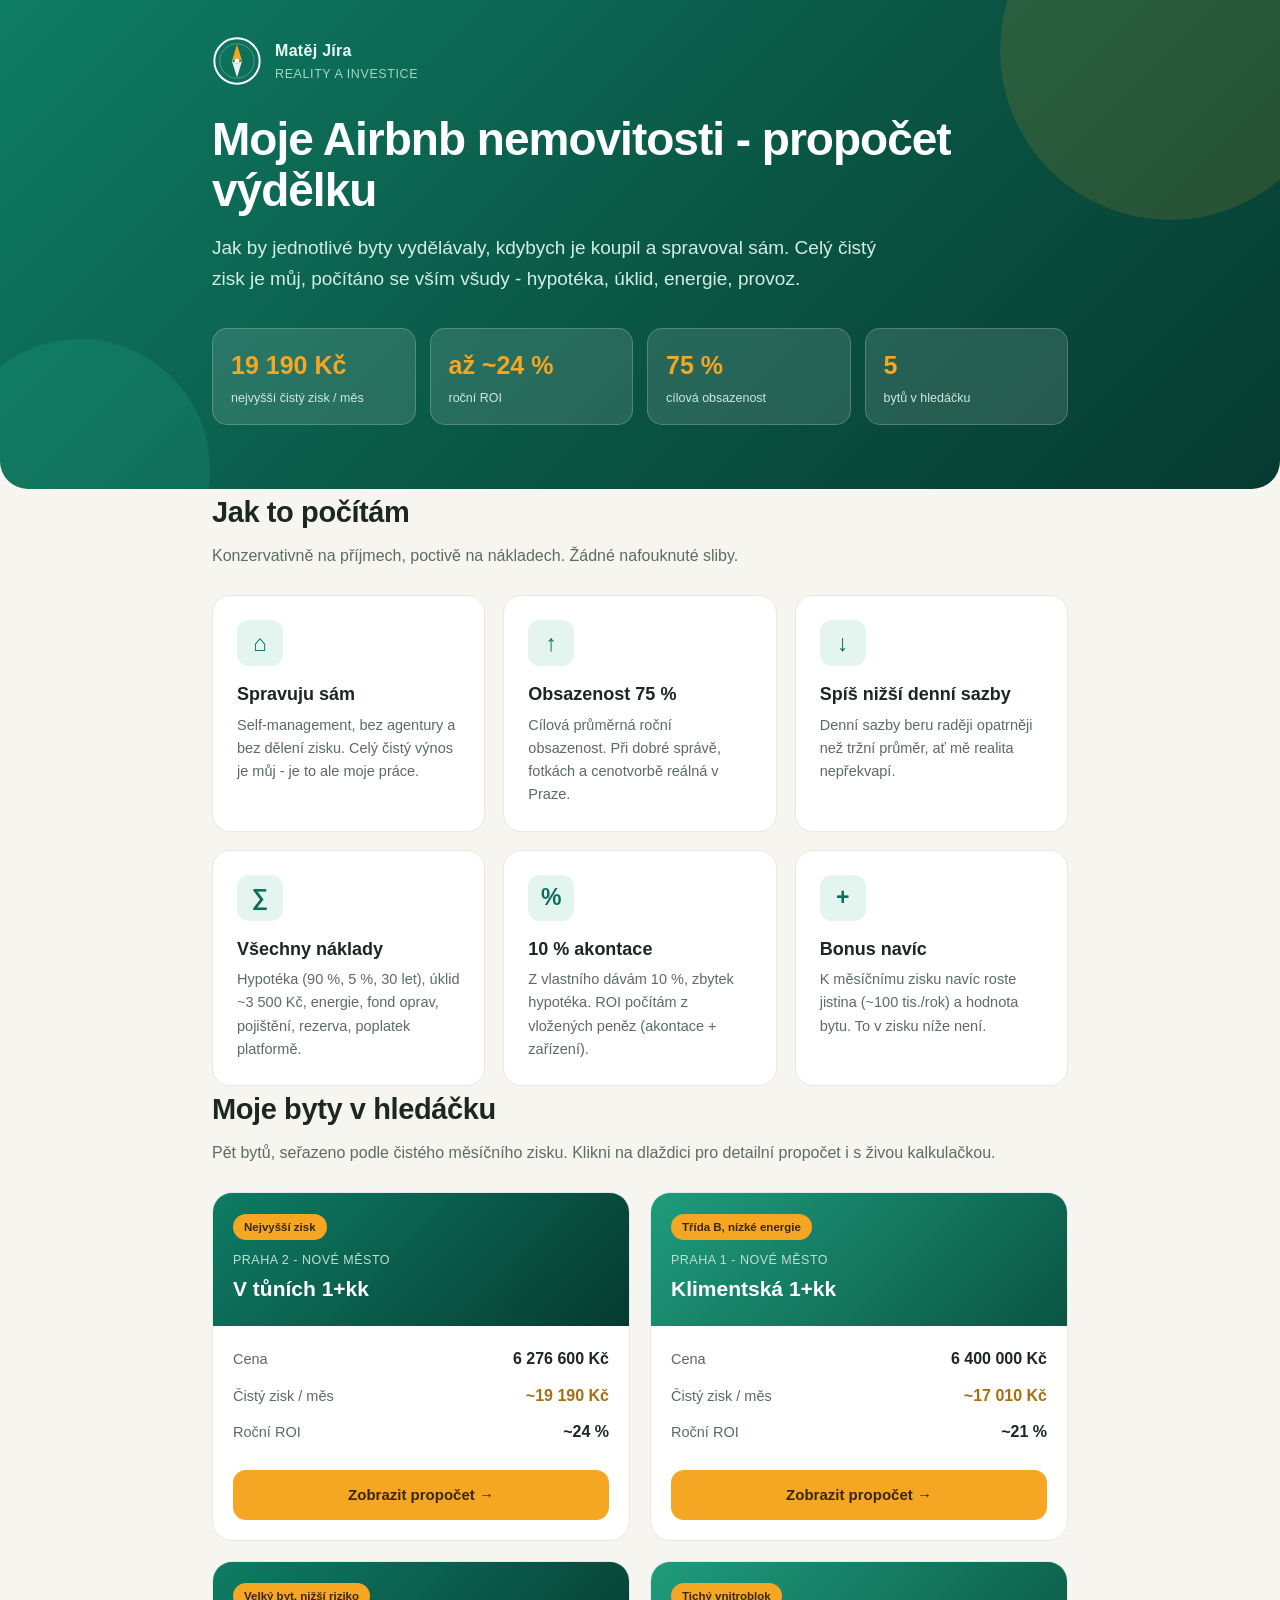
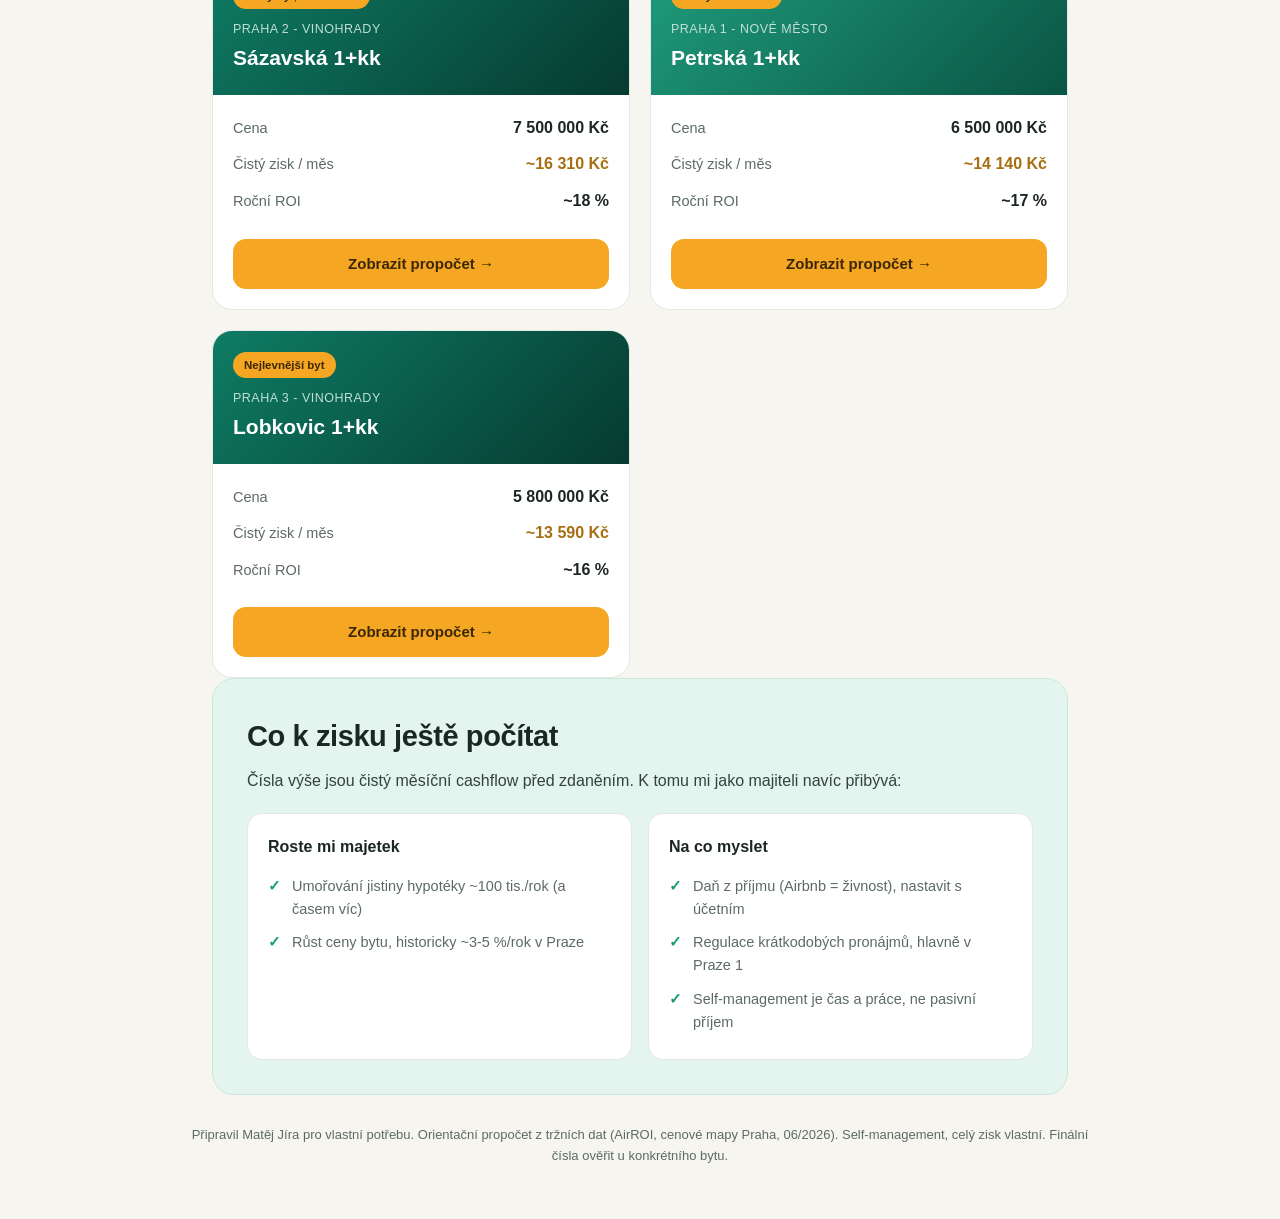
==== index.html @ 8a6e7464 "Osobni propocet vynosu: 5 bytu, self-management, obsazenost 75%" ====
<!DOCTYPE html>
<html lang="cs">
<head>
<meta charset="UTF-8">
<meta name="viewport" content="width=device-width, initial-scale=1.0">
<title>Moje Airbnb nemovitosti - propočet výdělku</title>
<link rel="stylesheet" href="style.css">
</head>
<body>

<header class="hero">
  <div class="wrap">
    <div class="topbar">
      <svg class="logo" viewBox="0 0 64 64" fill="none" aria-label="logo">
        <circle cx="32" cy="32" r="29" stroke="#ffffff" stroke-width="2.5"/>
        <circle cx="32" cy="32" r="22" stroke="rgba(255,255,255,.35)" stroke-width="1"/>
        <g class="needle">
          <polygon points="32,11 38.5,32 32,28.5 25.5,32" fill="#f5a623"/>
          <polygon points="32,53 25.5,32 32,35.5 38.5,32" fill="#ffffff" opacity="0.9"/>
        </g>
        <circle cx="32" cy="32" r="3.2" fill="#ffffff"/>
      </svg>
      <div class="brand">Matěj Jíra<span>Reality a investice</span></div>
    </div>
    <h1>Moje Airbnb nemovitosti - propočet výdělku</h1>
    <p class="lead">Jak by jednotlivé byty vydělávaly, kdybych je koupil a spravoval sám. Celý čistý zisk je můj, počítáno se vším všudy - hypotéka, úklid, energie, provoz.</p>
    <div class="chips">
      <div class="chip"><div class="n" data-count="19190" data-suffix=" Kč">~19 190 Kč</div><div class="l">nejvyšší čistý zisk / měs</div></div>
      <div class="chip"><div class="n">až ~24 %</div><div class="l">roční ROI</div></div>
      <div class="chip"><div class="n">75 %</div><div class="l">cílová obsazenost</div></div>
      <div class="chip"><div class="n">5</div><div class="l">bytů v hledáčku</div></div>
    </div>
  </div>
  <div class="blob a"></div><div class="blob b"></div>
</header>

<section class="wrap reveal">
  <h2>Jak to počítám</h2>
  <p class="sub">Konzervativně na příjmech, poctivě na nákladech. Žádné nafouknuté sliby.</p>
  <div class="grid">
    <div class="card hover"><div class="ic">⌂</div><h3>Spravuju sám</h3><p>Self-management, bez agentury a bez dělení zisku. Celý čistý výnos je můj - je to ale moje práce.</p></div>
    <div class="card hover"><div class="ic">↑</div><h3>Obsazenost 75 %</h3><p>Cílová průměrná roční obsazenost. Při dobré správě, fotkách a cenotvorbě reálná v Praze.</p></div>
    <div class="card hover"><div class="ic">↓</div><h3>Spíš nižší denní sazby</h3><p>Denní sazby beru raději opatrněji než tržní průměr, ať mě realita nepřekvapí.</p></div>
    <div class="card hover"><div class="ic">∑</div><h3>Všechny náklady</h3><p>Hypotéka (90 %, 5 %, 30 let), úklid ~3 500 Kč, energie, fond oprav, pojištění, rezerva, poplatek platformě.</p></div>
    <div class="card hover"><div class="ic">%</div><h3>10 % akontace</h3><p>Z vlastního dávám 10 %, zbytek hypotéka. ROI počítám z vložených peněz (akontace + zařízení).</p></div>
    <div class="card hover"><div class="ic">+</div><h3>Bonus navíc</h3><p>K měsíčnímu zisku navíc roste jistina (~100 tis./rok) a hodnota bytu. To v zisku níže není.</p></div>
  </div>
</section>

<section class="wrap reveal">
  <h2>Moje byty v hledáčku</h2>
  <p class="sub">Pět bytů, seřazeno podle čistého měsíčního zisku. Klikni na dlaždici pro detailní propočet i s živou kalkulačkou.</p>
  <div class="tiles">
    <a class="tile" href="vtunich.html">
      <div class="band"><span class="tag">Nejvyšší zisk</span><div class="loc">Praha 2 - Nové Město</div><div class="nm">V tůních 1+kk</div></div>
      <div class="body">
        <div class="stat"><span>Cena</span><b>6 276 600 Kč</b></div>
        <div class="stat"><span>Čistý zisk / měs</span><b class="amber">~19 190 Kč</b></div>
        <div class="stat"><span>Roční ROI</span><b>~24 %</b></div>
        <div class="go">Zobrazit propočet →</div>
      </div>
    </a>
    <a class="tile amber" href="klimentska.html">
      <div class="band"><span class="tag">Třída B, nízké energie</span><div class="loc">Praha 1 - Nové Město</div><div class="nm">Klimentská 1+kk</div></div>
      <div class="body">
        <div class="stat"><span>Cena</span><b>6 400 000 Kč</b></div>
        <div class="stat"><span>Čistý zisk / měs</span><b class="amber">~17 010 Kč</b></div>
        <div class="stat"><span>Roční ROI</span><b>~21 %</b></div>
        <div class="go">Zobrazit propočet →</div>
      </div>
    </a>
    <a class="tile" href="sazavska.html">
      <div class="band"><span class="tag">Velký byt, nižší riziko</span><div class="loc">Praha 2 - Vinohrady</div><div class="nm">Sázavská 1+kk</div></div>
      <div class="body">
        <div class="stat"><span>Cena</span><b>7 500 000 Kč</b></div>
        <div class="stat"><span>Čistý zisk / měs</span><b class="amber">~16 310 Kč</b></div>
        <div class="stat"><span>Roční ROI</span><b>~18 %</b></div>
        <div class="go">Zobrazit propočet →</div>
      </div>
    </a>
    <a class="tile amber" href="petrska.html">
      <div class="band"><span class="tag">Tichý vnitroblok</span><div class="loc">Praha 1 - Nové Město</div><div class="nm">Petrská 1+kk</div></div>
      <div class="body">
        <div class="stat"><span>Cena</span><b>6 500 000 Kč</b></div>
        <div class="stat"><span>Čistý zisk / měs</span><b class="amber">~14 140 Kč</b></div>
        <div class="stat"><span>Roční ROI</span><b>~17 %</b></div>
        <div class="go">Zobrazit propočet →</div>
      </div>
    </a>
    <a class="tile" href="lobkovic.html">
      <div class="band"><span class="tag">Nejlevnější byt</span><div class="loc">Praha 3 - Vinohrady</div><div class="nm">Lobkovic 1+kk</div></div>
      <div class="body">
        <div class="stat"><span>Cena</span><b>5 800 000 Kč</b></div>
        <div class="stat"><span>Čistý zisk / měs</span><b class="amber">~13 590 Kč</b></div>
        <div class="stat"><span>Roční ROI</span><b>~16 %</b></div>
        <div class="go">Zobrazit propočet →</div>
      </div>
    </a>
  </div>
</section>

<section class="wrap reveal">
  <div class="fair">
    <h2>Co k zisku ještě počítat</h2>
    <p style="font-size:16px;color:#33433c;margin-top:8px">Čísla výše jsou čistý měsíční cashflow před zdaněním. K tomu mi jako majiteli navíc přibývá:</p>
    <div class="split">
      <div class="who"><h4>Roste mi majetek</h4><li>Umořování jistiny hypotéky ~100 tis./rok (a časem víc)</li><li>Růst ceny bytu, historicky ~3-5 %/rok v Praze</li></div>
      <div class="who"><h4>Na co myslet</h4><li>Daň z příjmu (Airbnb = živnost), nastavit s účetním</li><li>Regulace krátkodobých pronájmů, hlavně v Praze 1</li><li>Self-management je čas a práce, ne pasivní příjem</li></div>
    </div>
  </div>
</section>

<div class="foot wrap">Připravil Matěj Jíra pro vlastní potřebu. Orientační propočet z tržních dat (AirROI, cenové mapy Praha, 06/2026). Self-management, celý zisk vlastní. Finální čísla ověřit u konkrétního bytu.</div>

<script src="app.js"></script>
</body>
</html>
---- style.css ----
:root{
  --teal:#0d6e5a; --teal-dark:#094d3f; --teal-deep:#063a30; --mint:#e3f5ee;
  --amber:#f5a623; --amber-dark:#a76f12; --coral:#ff6b4a;
  --cream:#f7f5ef; --card:#ffffff; --ink:#1c2723; --muted:#5c6b64; --line:#e4e9e5;
  --good:#159b6e; --radius:18px;
}
*{box-sizing:border-box;margin:0;padding:0}
body{font-family:-apple-system,BlinkMacSystemFont,"Segoe UI",Roboto,Helvetica,Arial,sans-serif;
  background:var(--cream);color:var(--ink);line-height:1.6;-webkit-font-smoothing:antialiased;overflow-x:hidden}
a{color:inherit}
.wrap{max-width:900px;margin:0 auto;padding:0 22px}
section{padding:54px 0}
h1{font-size:46px;font-weight:800;line-height:1.1;letter-spacing:-1px}
h2{font-size:29px;font-weight:800;margin-bottom:8px;letter-spacing:-0.4px}
h3{font-size:18px;font-weight:700}
p.lead{font-size:19px;color:#d3eee4;margin-top:18px;max-width:680px}
.sub{color:var(--muted);margin-bottom:26px;font-size:16px}

.hero{position:relative;background:linear-gradient(135deg,#0e7c64 0%,#0a5544 55%,#063a30 100%);
  color:#fff;padding:30px 0 64px;border-radius:0 0 28px 28px;overflow:hidden}
.hero.compact{padding:26px 0 46px}
.hero h1{color:#fff;max-width:780px}
.hero.compact h1{font-size:34px}
.blob{position:absolute;border-radius:50%;opacity:.13;pointer-events:none}
.blob.a{width:340px;height:340px;background:var(--amber);top:-120px;right:-60px;animation:float1 11s ease-in-out infinite}
.blob.b{width:260px;height:260px;background:#39d9a9;bottom:-110px;left:-50px;animation:float2 13s ease-in-out infinite}
@keyframes float1{0%,100%{transform:translate(0,0)}50%{transform:translate(-26px,26px)}}
@keyframes float2{0%,100%{transform:translate(0,0)}50%{transform:translate(22px,-22px)}}

.topbar{display:flex;align-items:center;gap:13px;padding:6px 0 28px;position:relative;z-index:2}
.logo{width:50px;height:50px;flex:0 0 50px}
.logo .needle{transform-origin:32px 32px;animation:swing 6s ease-in-out infinite}
@keyframes swing{0%,100%{transform:rotate(-13deg)}50%{transform:rotate(13deg)}}
.brand{font-weight:700;font-size:16px;color:#eafff7;letter-spacing:.3px}
.brand span{display:block;font-weight:400;font-size:12.5px;color:#9fd8c6;letter-spacing:.6px;text-transform:uppercase}
.backlink{margin-left:auto;color:#cfe9df;text-decoration:none;font-size:14px;font-weight:600}
.backlink:hover{color:#fff}
.hparams{position:relative;z-index:2;color:#cfe9df;font-size:15px;margin-top:14px}

.chips{display:flex;gap:14px;flex-wrap:wrap;margin-top:34px;position:relative;z-index:2}
.chip{background:rgba(255,255,255,.12);border:1px solid rgba(255,255,255,.2);border-radius:15px;padding:16px 18px;flex:1;min-width:140px}
.chip .n{font-size:25px;font-weight:800;color:var(--amber)}
.chip .l{font-size:12.5px;color:#cfe9df;margin-top:3px}

.reveal{opacity:0;transform:translateY(22px);transition:opacity .6s ease,transform .6s ease}
.reveal.in{opacity:1;transform:none}

.grid{display:grid;gap:18px;grid-template-columns:repeat(3,1fr)}
.card{background:var(--card);border:1px solid var(--line);border-radius:var(--radius);padding:24px;transition:transform .2s ease,box-shadow .2s ease}
.card.hover:hover{transform:translateY(-4px);box-shadow:0 14px 30px rgba(13,110,90,.1)}
.card .ic{width:46px;height:46px;border-radius:12px;background:var(--mint);color:var(--teal);display:flex;align-items:center;justify-content:center;font-size:23px;font-weight:800;margin-bottom:14px}
.card p{font-size:14.5px;color:var(--muted);margin-top:5px}

.tiles{display:grid;grid-template-columns:1fr 1fr;gap:20px;margin-top:6px}
.tile{display:flex;flex-direction:column;background:var(--card);border:1px solid var(--line);border-radius:20px;overflow:hidden;text-decoration:none;color:inherit;transition:transform .2s,box-shadow .2s}
.tile:hover{transform:translateY(-6px);box-shadow:0 18px 38px rgba(13,110,90,.14)}
.tile .band{background:linear-gradient(135deg,#0e7c64,#063a30);color:#fff;padding:20px;position:relative}
.tile.amber .band{background:linear-gradient(135deg,#1f9c7c,#0a5544)}
.tile .tag{display:inline-block;background:var(--amber);color:#3a2705;font-size:11.5px;font-weight:800;padding:4px 11px;border-radius:20px;margin-bottom:10px}
.tile .loc{font-size:12.5px;color:#bfe0d4;text-transform:uppercase;letter-spacing:.5px}
.tile .nm{font-size:21px;font-weight:800;margin-top:2px}
.tile .body{padding:20px;flex:1;display:flex;flex-direction:column;gap:11px}
.tile .stat{display:flex;justify-content:space-between;align-items:baseline;font-size:14.5px;color:var(--muted)}
.tile .stat b{font-size:16px;font-weight:800;color:var(--ink)}
.tile .stat b.amber{color:var(--amber-dark)}
.tile .go{margin-top:14px;display:inline-flex;align-items:center;justify-content:center;gap:8px;background:var(--amber);color:#3a2705;font-weight:800;font-size:15px;padding:13px;border-radius:13px;transition:background .15s}
.tile:hover .go{background:#ffb733}

.step{display:flex;gap:18px;align-items:flex-start;padding:18px 0;border-bottom:1px solid var(--line)}
.step:last-child{border-bottom:0}
.step .num{flex:0 0 42px;height:42px;width:42px;border-radius:50%;background:var(--teal);color:#fff;display:flex;align-items:center;justify-content:center;font-weight:800;font-size:18px}
.step p{color:var(--muted);font-size:15px;margin-top:2px}

.btn{display:inline-flex;align-items:center;gap:9px;background:var(--amber);color:#3a2705;text-decoration:none;font-weight:700;font-size:15.5px;padding:14px 24px;border-radius:13px;margin-bottom:24px;transition:transform .15s ease,background .15s ease}
.btn:hover{transform:translateY(-2px);background:#ffb733}

table{width:100%;border-collapse:collapse;font-size:15px}
td{text-align:left;padding:11px 8px;border-bottom:1px solid var(--line)}
td.r{text-align:right;font-variant-numeric:tabular-nums}
tr.total td{border-top:2px solid var(--teal);border-bottom:0;font-weight:800;font-size:16px}
.mlabel{font-weight:700;color:var(--teal);vertical-align:top;width:34%}

.scen{display:grid;grid-template-columns:repeat(3,1fr);gap:16px;margin-top:6px}
.scen .s{border:1px solid var(--line);border-radius:15px;padding:20px;background:var(--card);text-align:center}
.scen .s.mid{border:2px solid var(--amber);background:#fff8ec}
.scen .s .label{font-size:12.5px;color:var(--muted);text-transform:uppercase;letter-spacing:.5px;font-weight:600}
.scen .s .big{font-size:30px;font-weight:800;color:var(--teal);margin:8px 0 2px}
.scen .s.mid .big{color:var(--amber-dark)}
.scen .s .small{font-size:12.5px;color:var(--muted)}

.calc{background:linear-gradient(150deg,#0c5e4d,#073a30);color:#fff;border-radius:22px;padding:34px}
.calc h3{color:#fff;font-size:21px}
.calc .row{display:flex;align-items:center;gap:14px;margin:17px 0}
.calc .row label{flex:0 0 160px;font-size:15px;color:#cfe9df}
.calc input[type=range]{flex:1;accent-color:var(--amber);height:6px}
.calc .val{flex:0 0 116px;text-align:right;font-weight:800;font-size:16px;font-variant-numeric:tabular-nums}
.calc .out{display:grid;grid-template-columns:repeat(2,1fr);gap:13px;margin-top:24px}
.calc .o{background:rgba(255,255,255,.09);border:1px solid rgba(255,255,255,.16);border-radius:14px;padding:15px 18px}
.calc .o .k{font-size:12.5px;color:#bfe0d4}
.calc .o .v{font-size:24px;font-weight:800;margin-top:3px}
.calc .o.hl{background:var(--amber);border-color:var(--amber)}
.calc .o.hl .k{color:#5e4205}
.calc .o.hl .v{color:#3a2705}
.calc .note{font-size:12.5px;color:#9fd0bf;margin-top:18px;line-height:1.5}

.pf{display:grid;grid-template-columns:repeat(3,1fr);gap:16px;margin-top:6px}
.pf .b{background:var(--card);border:1px solid var(--line);border-radius:15px;padding:22px;text-align:center}
.pf .b .top{font-size:14px;color:var(--muted);font-weight:600}
.pf .b .bars{display:flex;justify-content:center;align-items:flex-end;gap:6px;height:66px;margin:14px 0}
.pf .b .bar{width:17px;background:var(--teal);border-radius:5px 5px 0 0;height:0;transition:height 1s cubic-bezier(.2,.8,.2,1)}
.pf .b:nth-child(2) .bar{background:#13916f}
.pf .b:nth-child(3) .bar{background:var(--amber)}
.pf .b .amt{font-size:22px;font-weight:800;color:var(--teal)}
.pf .b .yr{font-size:12.5px;color:var(--muted)}

.fair{background:var(--mint);border-radius:22px;padding:34px;border:1px solid #c9e9dc}
.quote{font-size:21px;font-weight:700;color:var(--teal-dark);line-height:1.45;margin-top:8px}
.split{display:grid;grid-template-columns:1fr 1fr;gap:16px;margin-top:20px}
.split .who{background:var(--card);border:1px solid var(--line);border-radius:15px;padding:20px}
.split .who h4{font-size:16px;margin-bottom:10px}
.split .who li{list-style:none;font-size:14.5px;color:var(--muted);padding:5px 0 5px 24px;position:relative}
.split .who li:before{content:"✓";position:absolute;left:0;color:var(--good);font-weight:800}

.cta{background:linear-gradient(135deg,#0e7c64,#063a30);color:#fff;border-radius:22px;padding:50px;text-align:center}
.cta h2{color:#fff}
.cta p{color:#cfe9df;margin:10px 0 0;font-size:17px}
.pulse{display:inline-block;margin-top:24px;background:var(--amber);color:#3a2705;font-weight:800;font-size:16px;padding:15px 30px;border-radius:14px;text-decoration:none;animation:pulse 2.4s ease-in-out infinite}
@keyframes pulse{0%,100%{box-shadow:0 0 0 0 rgba(245,166,35,.5)}50%{box-shadow:0 0 0 14px rgba(245,166,35,0)}}

.foot{text-align:center;color:var(--muted);font-size:13px;padding:30px 0 52px}
@media(max-width:720px){
  h1{font-size:32px} h2{font-size:24px} .hero.compact h1{font-size:27px}
  .grid,.scen,.pf,.split,.calc .out,.tiles{grid-template-columns:1fr}
  .calc .row label{flex-basis:115px}.calc .val{flex-basis:88px}
}
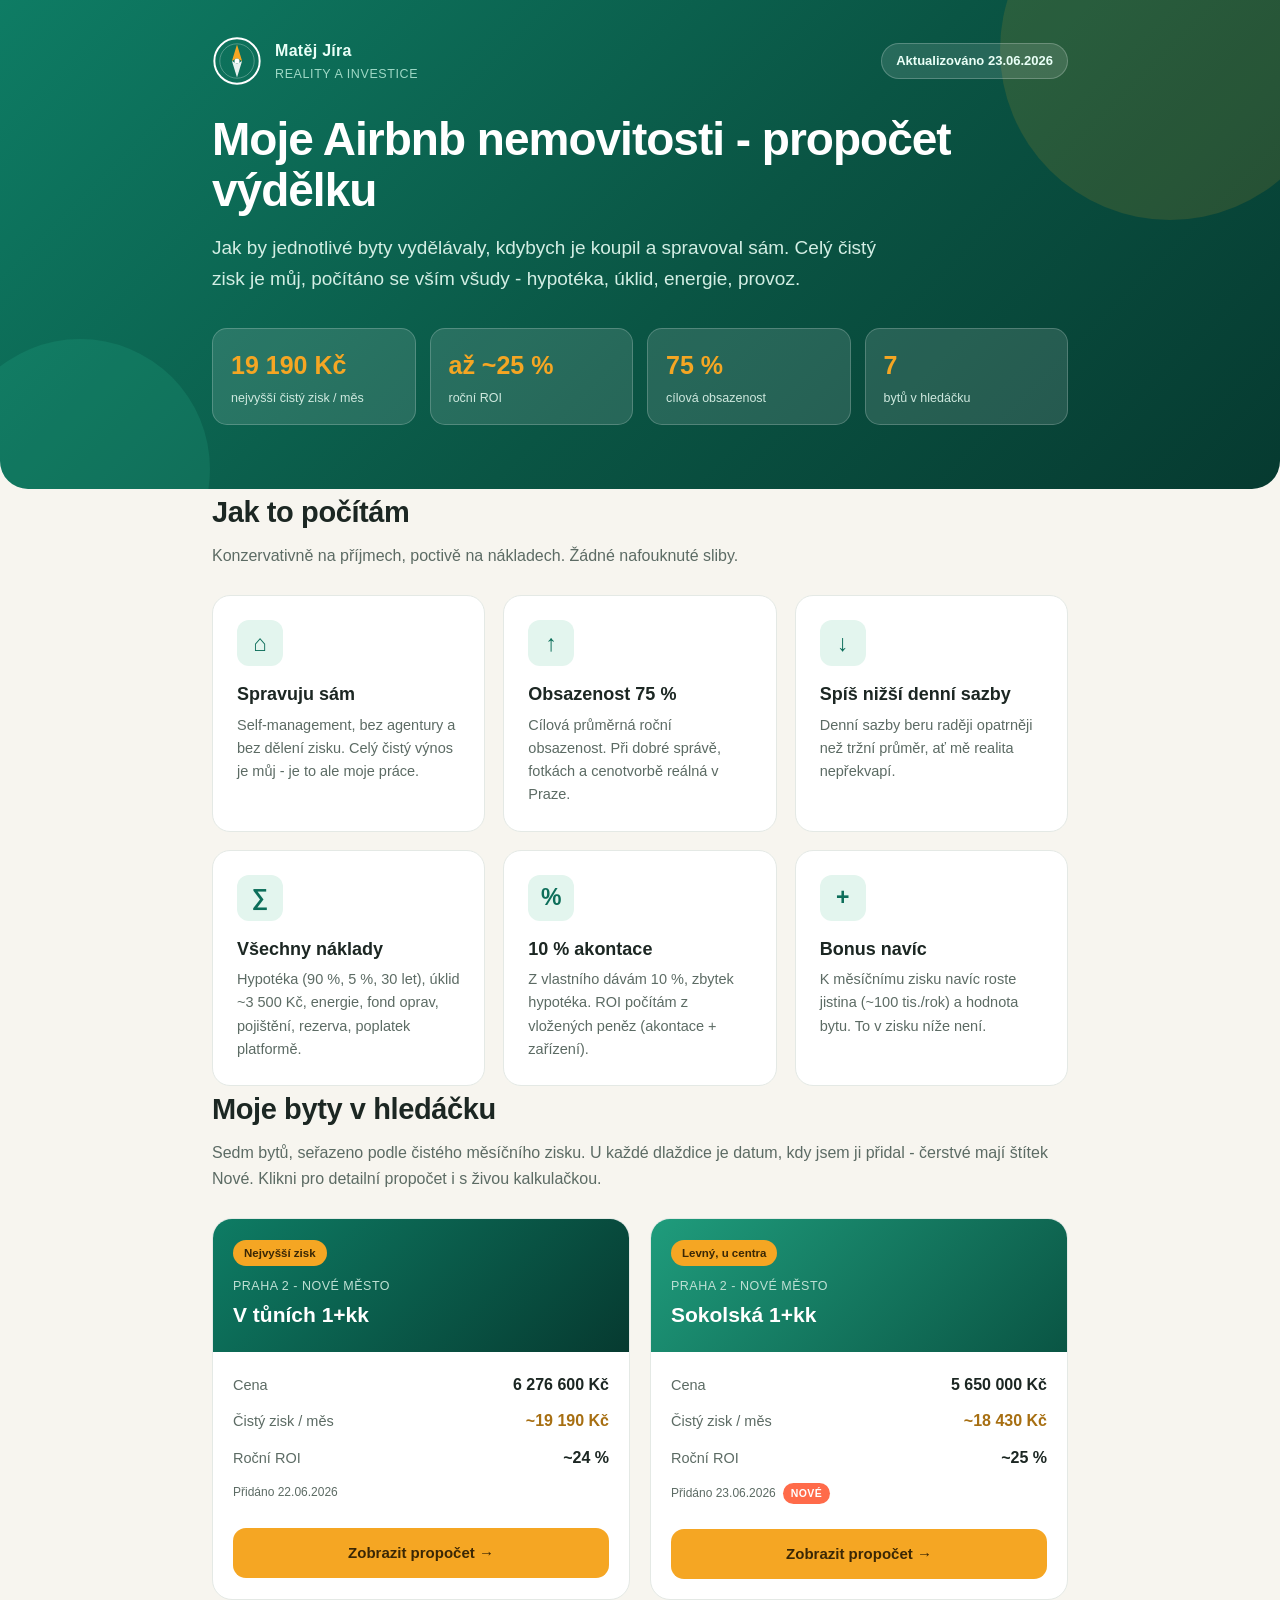
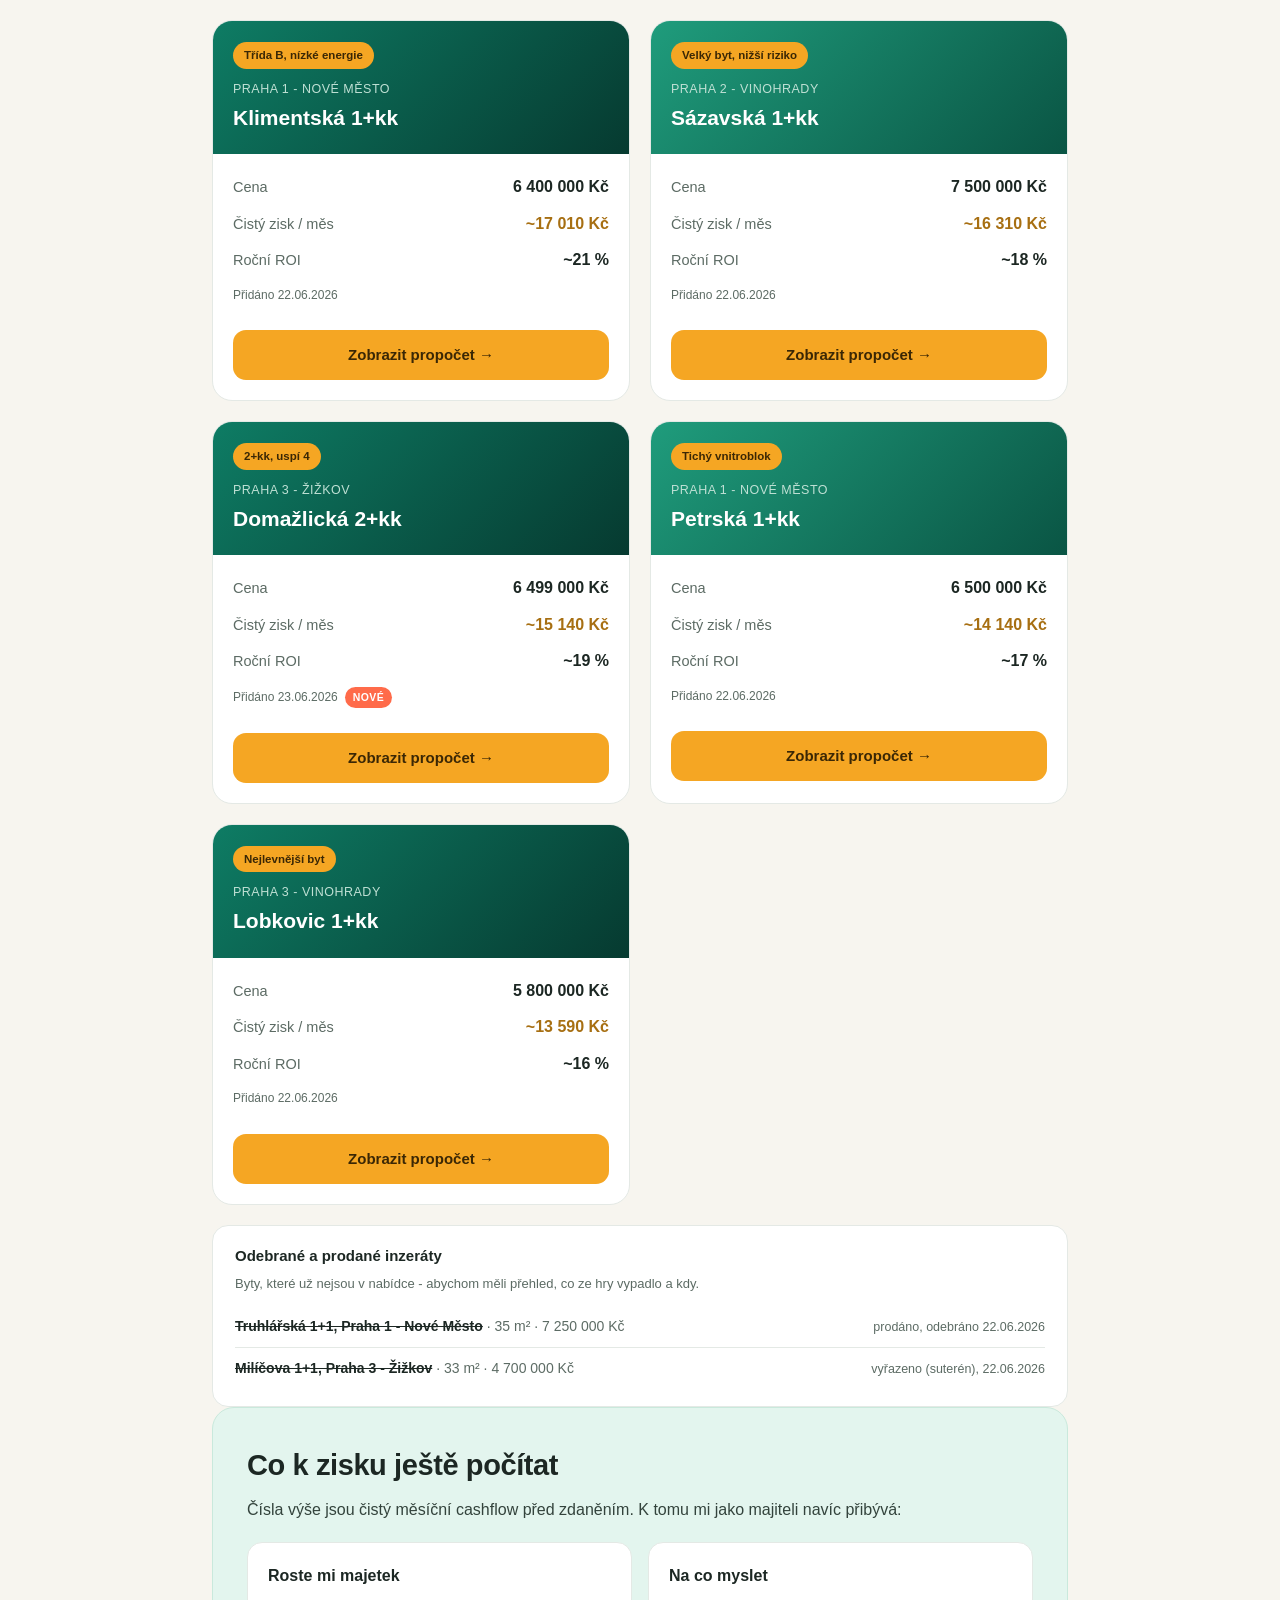
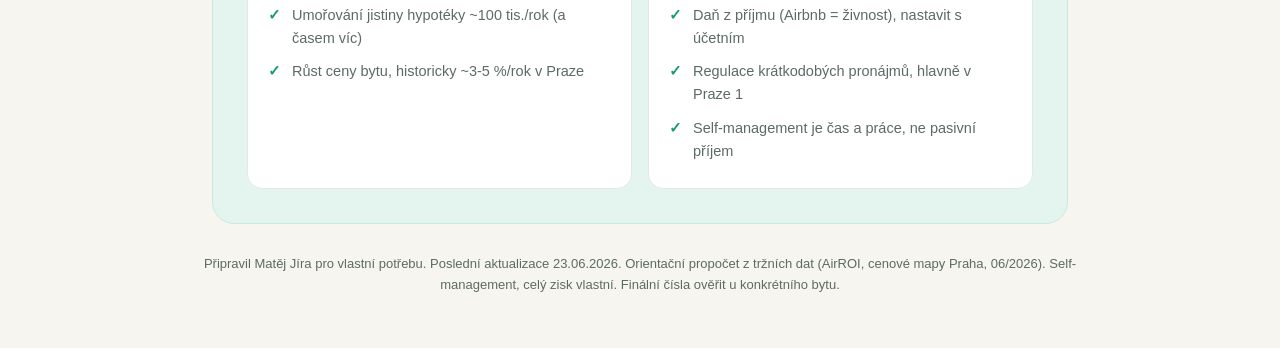
==== commit 0ab233f0: "Trh 23.06.: +Sokolska +Domazlicka (nove), datum aktualizace a data u dlazdic, sekce odebranych" ====
--- a/index.html
+++ b/index.html
@@ -21,14 +21,15 @@
         <circle cx="32" cy="32" r="3.2" fill="#ffffff"/>
       </svg>
       <div class="brand">Matěj Jíra<span>Reality a investice</span></div>
+      <span class="updated">Aktualizováno 23.06.2026</span>
     </div>
     <h1>Moje Airbnb nemovitosti - propočet výdělku</h1>
     <p class="lead">Jak by jednotlivé byty vydělávaly, kdybych je koupil a spravoval sám. Celý čistý zisk je můj, počítáno se vším všudy - hypotéka, úklid, energie, provoz.</p>
     <div class="chips">
       <div class="chip"><div class="n" data-count="19190" data-suffix=" Kč">~19 190 Kč</div><div class="l">nejvyšší čistý zisk / měs</div></div>
-      <div class="chip"><div class="n">až ~24 %</div><div class="l">roční ROI</div></div>
+      <div class="chip"><div class="n">až ~25 %</div><div class="l">roční ROI</div></div>
       <div class="chip"><div class="n">75 %</div><div class="l">cílová obsazenost</div></div>
-      <div class="chip"><div class="n">5</div><div class="l">bytů v hledáčku</div></div>
+      <div class="chip"><div class="n">7</div><div class="l">bytů v hledáčku</div></div>
     </div>
   </div>
   <div class="blob a"></div><div class="blob b"></div>
@@ -49,7 +50,7 @@
 
 <section class="wrap reveal">
   <h2>Moje byty v hledáčku</h2>
-  <p class="sub">Pět bytů, seřazeno podle čistého měsíčního zisku. Klikni na dlaždici pro detailní propočet i s živou kalkulačkou.</p>
+  <p class="sub">Sedm bytů, seřazeno podle čistého měsíčního zisku. U každé dlaždice je datum, kdy jsem ji přidal - čerstvé mají štítek Nové. Klikni pro detailní propočet i s živou kalkulačkou.</p>
   <div class="tiles">
     <a class="tile" href="vtunich.html">
       <div class="band"><span class="tag">Nejvyšší zisk</span><div class="loc">Praha 2 - Nové Město</div><div class="nm">V tůních 1+kk</div></div>
@@ -57,24 +58,47 @@
         <div class="stat"><span>Cena</span><b>6 276 600 Kč</b></div>
         <div class="stat"><span>Čistý zisk / měs</span><b class="amber">~19 190 Kč</b></div>
         <div class="stat"><span>Roční ROI</span><b>~24 %</b></div>
+        <div class="date">Přidáno 22.06.2026</div>
         <div class="go">Zobrazit propočet →</div>
       </div>
     </a>
-    <a class="tile amber" href="klimentska.html">
+    <a class="tile amber" href="sokolska.html">
+      <div class="band"><span class="tag">Levný, u centra</span><div class="loc">Praha 2 - Nové Město</div><div class="nm">Sokolská 1+kk</div></div>
+      <div class="body">
+        <div class="stat"><span>Cena</span><b>5 650 000 Kč</b></div>
+        <div class="stat"><span>Čistý zisk / měs</span><b class="amber">~18 430 Kč</b></div>
+        <div class="stat"><span>Roční ROI</span><b>~25 %</b></div>
+        <div class="date">Přidáno 23.06.2026 <span class="badge-new">Nové</span></div>
+        <div class="go">Zobrazit propočet →</div>
+      </div>
+    </a>
+    <a class="tile" href="klimentska.html">
       <div class="band"><span class="tag">Třída B, nízké energie</span><div class="loc">Praha 1 - Nové Město</div><div class="nm">Klimentská 1+kk</div></div>
       <div class="body">
         <div class="stat"><span>Cena</span><b>6 400 000 Kč</b></div>
         <div class="stat"><span>Čistý zisk / měs</span><b class="amber">~17 010 Kč</b></div>
         <div class="stat"><span>Roční ROI</span><b>~21 %</b></div>
+        <div class="date">Přidáno 22.06.2026</div>
         <div class="go">Zobrazit propočet →</div>
       </div>
     </a>
-    <a class="tile" href="sazavska.html">
+    <a class="tile amber" href="sazavska.html">
       <div class="band"><span class="tag">Velký byt, nižší riziko</span><div class="loc">Praha 2 - Vinohrady</div><div class="nm">Sázavská 1+kk</div></div>
       <div class="body">
         <div class="stat"><span>Cena</span><b>7 500 000 Kč</b></div>
         <div class="stat"><span>Čistý zisk / měs</span><b class="amber">~16 310 Kč</b></div>
         <div class="stat"><span>Roční ROI</span><b>~18 %</b></div>
+        <div class="date">Přidáno 22.06.2026</div>
+        <div class="go">Zobrazit propočet →</div>
+      </div>
+    </a>
+    <a class="tile" href="domazlicka.html">
+      <div class="band"><span class="tag">2+kk, uspí 4</span><div class="loc">Praha 3 - Žižkov</div><div class="nm">Domažlická 2+kk</div></div>
+      <div class="body">
+        <div class="stat"><span>Cena</span><b>6 499 000 Kč</b></div>
+        <div class="stat"><span>Čistý zisk / měs</span><b class="amber">~15 140 Kč</b></div>
+        <div class="stat"><span>Roční ROI</span><b>~19 %</b></div>
+        <div class="date">Přidáno 23.06.2026 <span class="badge-new">Nové</span></div>
         <div class="go">Zobrazit propočet →</div>
       </div>
     </a>
@@ -84,6 +108,7 @@
         <div class="stat"><span>Cena</span><b>6 500 000 Kč</b></div>
         <div class="stat"><span>Čistý zisk / měs</span><b class="amber">~14 140 Kč</b></div>
         <div class="stat"><span>Roční ROI</span><b>~17 %</b></div>
+        <div class="date">Přidáno 22.06.2026</div>
         <div class="go">Zobrazit propočet →</div>
       </div>
     </a>
@@ -93,9 +118,17 @@
         <div class="stat"><span>Cena</span><b>5 800 000 Kč</b></div>
         <div class="stat"><span>Čistý zisk / měs</span><b class="amber">~13 590 Kč</b></div>
         <div class="stat"><span>Roční ROI</span><b>~16 %</b></div>
+        <div class="date">Přidáno 22.06.2026</div>
         <div class="go">Zobrazit propočet →</div>
       </div>
     </a>
+  </div>
+
+  <div class="removed">
+    <h4>Odebrané a prodané inzeráty</h4>
+    <p class="rsub">Byty, které už nejsou v nabídce - abychom měli přehled, co ze hry vypadlo a kdy.</p>
+    <div class="ri"><span><span class="nm2">Truhlářská 1+1, Praha 1 - Nové Město</span> · 35 m² · 7 250 000 Kč</span><span class="rdate">prodáno, odebráno 22.06.2026</span></div>
+    <div class="ri"><span><span class="nm2">Milíčova 1+1, Praha 3 - Žižkov</span> · 33 m² · 4 700 000 Kč</span><span class="rdate">vyřazeno (suterén), 22.06.2026</span></div>
   </div>
 </section>
 
@@ -110,7 +143,7 @@
   </div>
 </section>
 
-<div class="foot wrap">Připravil Matěj Jíra pro vlastní potřebu. Orientační propočet z tržních dat (AirROI, cenové mapy Praha, 06/2026). Self-management, celý zisk vlastní. Finální čísla ověřit u konkrétního bytu.</div>
+<div class="foot wrap">Připravil Matěj Jíra pro vlastní potřebu. Poslední aktualizace 23.06.2026. Orientační propočet z tržních dat (AirROI, cenové mapy Praha, 06/2026). Self-management, celý zisk vlastní. Finální čísla ověřit u konkrétního bytu.</div>
 
 <script src="app.js"></script>
 </body>
--- a/style.css
+++ b/style.css
@@ -65,6 +65,16 @@
 .tile .stat b.amber{color:var(--amber-dark)}
 .tile .go{margin-top:14px;display:inline-flex;align-items:center;justify-content:center;gap:8px;background:var(--amber);color:#3a2705;font-weight:800;font-size:15px;padding:13px;border-radius:13px;transition:background .15s}
 .tile:hover .go{background:#ffb733}
+.tile .date{font-size:12px;color:var(--muted);display:flex;align-items:center;gap:7px;margin-top:2px}
+.badge-new{display:inline-block;background:#ff6b4a;color:#fff;font-size:10.5px;font-weight:800;letter-spacing:.4px;padding:2px 8px;border-radius:20px;text-transform:uppercase}
+.updated{margin-left:auto;color:#eafff7;font-size:13px;font-weight:600;background:rgba(255,255,255,.12);border:1px solid rgba(255,255,255,.22);padding:7px 14px;border-radius:20px;white-space:nowrap}
+.removed{margin-top:20px;border:1px solid var(--line);border-radius:16px;padding:18px 22px;background:var(--card)}
+.removed h4{font-size:15px;margin-bottom:6px}
+.removed .rsub{font-size:13px;color:var(--muted);margin-bottom:12px}
+.removed .ri{display:flex;justify-content:space-between;align-items:baseline;font-size:14px;color:var(--muted);padding:9px 0;border-bottom:1px solid var(--line);gap:10px}
+.removed .ri:last-child{border-bottom:0}
+.removed .ri .nm2{color:var(--ink);font-weight:600;text-decoration:line-through}
+.removed .ri .rdate{white-space:nowrap;font-size:12.5px}
 
 .step{display:flex;gap:18px;align-items:flex-start;padding:18px 0;border-bottom:1px solid var(--line)}
 .step:last-child{border-bottom:0}
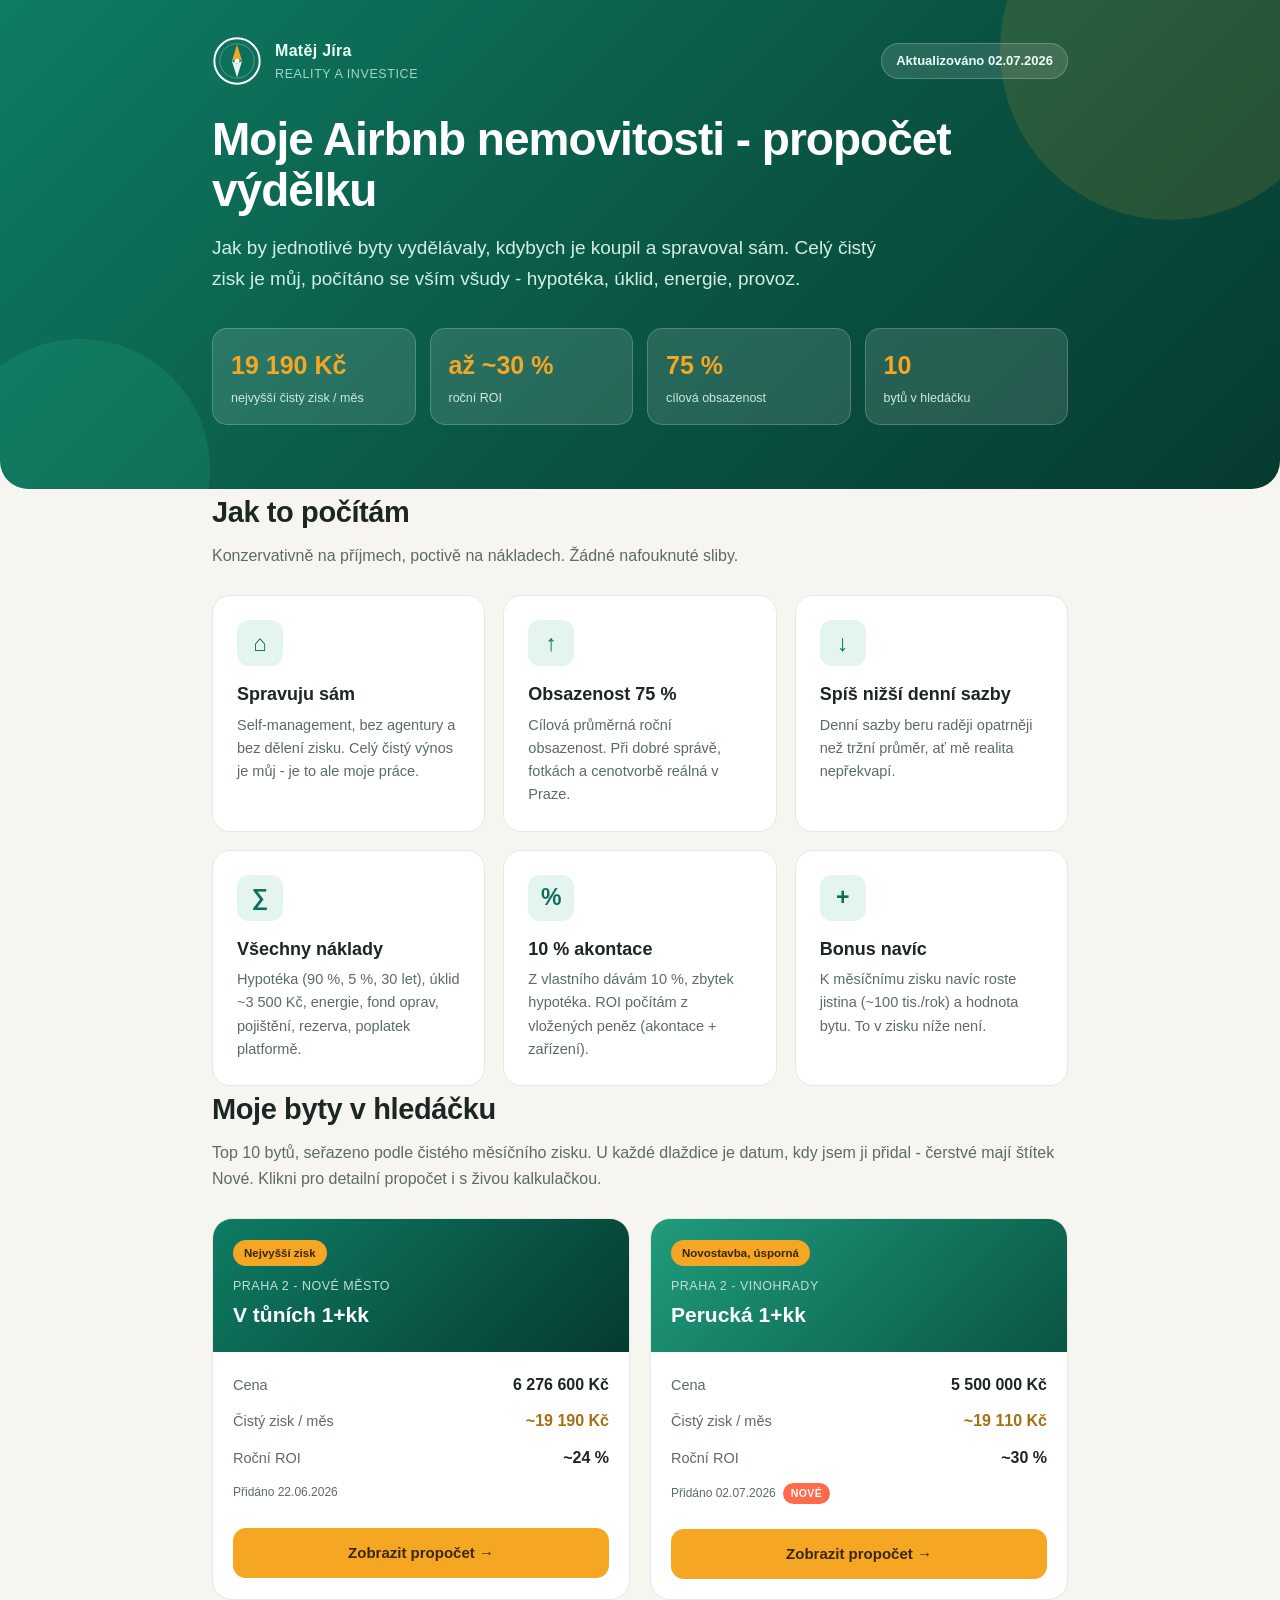
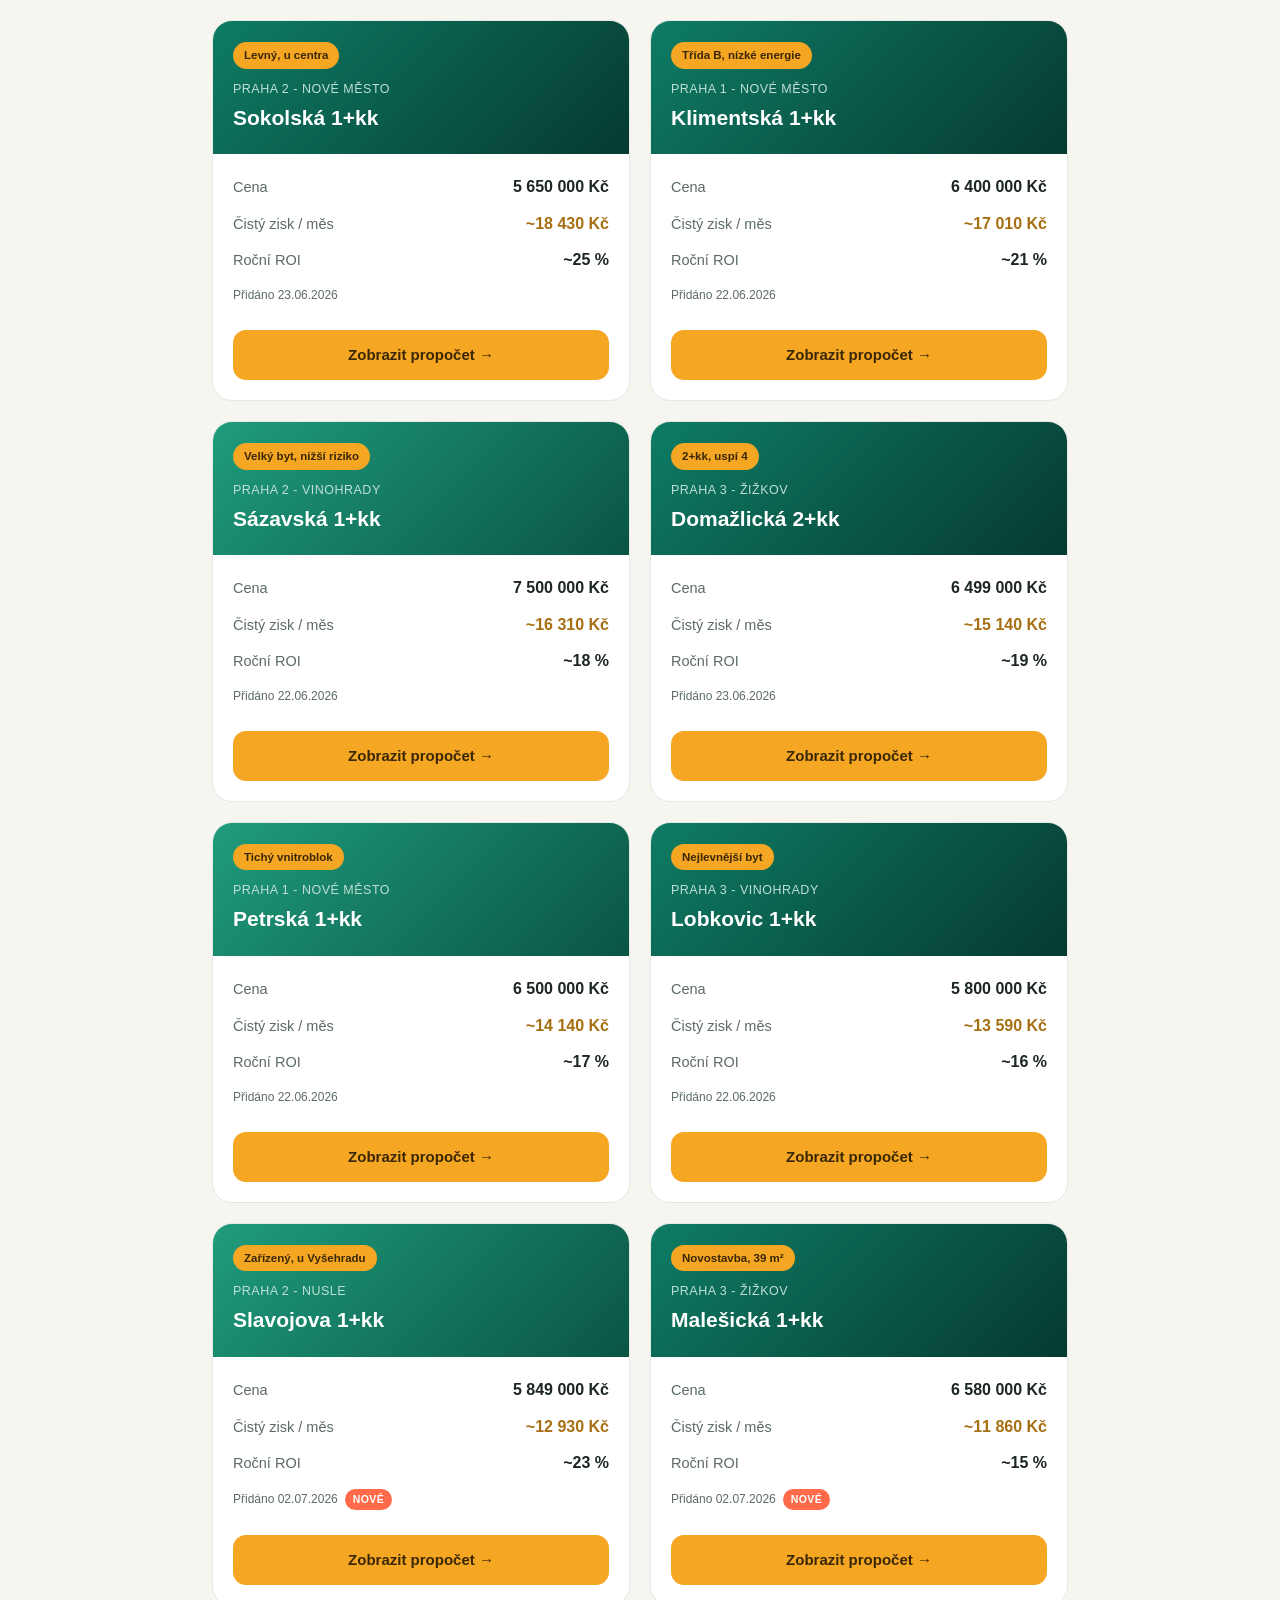
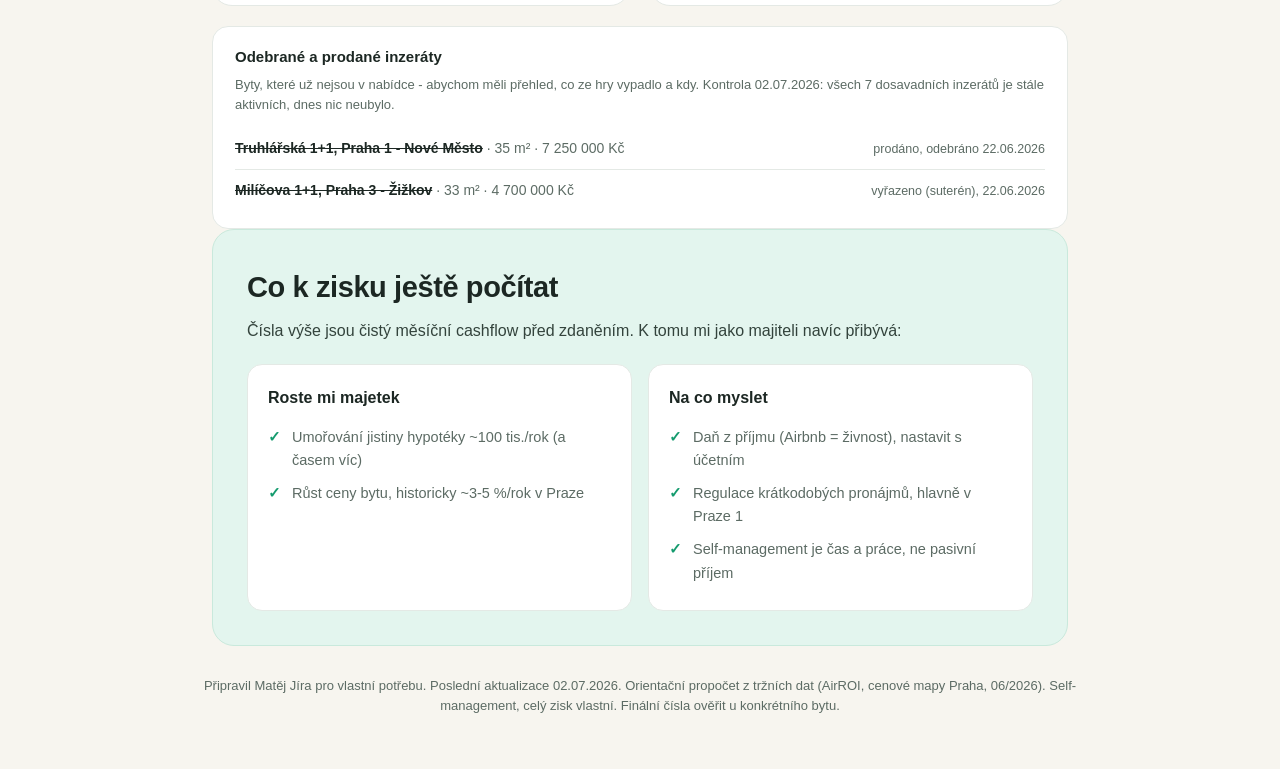
==== commit 28080b39: "Pruzkum 02.07.: top 10 (+Perucka +Slavojova +Malesicka), vsech 7 puvodnich aktivnich, datace aktuali" ====
--- a/index.html
+++ b/index.html
@@ -21,15 +21,15 @@
         <circle cx="32" cy="32" r="3.2" fill="#ffffff"/>
       </svg>
       <div class="brand">Matěj Jíra<span>Reality a investice</span></div>
-      <span class="updated">Aktualizováno 23.06.2026</span>
+      <span class="updated">Aktualizováno 02.07.2026</span>
     </div>
     <h1>Moje Airbnb nemovitosti - propočet výdělku</h1>
     <p class="lead">Jak by jednotlivé byty vydělávaly, kdybych je koupil a spravoval sám. Celý čistý zisk je můj, počítáno se vším všudy - hypotéka, úklid, energie, provoz.</p>
     <div class="chips">
       <div class="chip"><div class="n" data-count="19190" data-suffix=" Kč">~19 190 Kč</div><div class="l">nejvyšší čistý zisk / měs</div></div>
-      <div class="chip"><div class="n">až ~25 %</div><div class="l">roční ROI</div></div>
+      <div class="chip"><div class="n">až ~30 %</div><div class="l">roční ROI</div></div>
       <div class="chip"><div class="n">75 %</div><div class="l">cílová obsazenost</div></div>
-      <div class="chip"><div class="n">7</div><div class="l">bytů v hledáčku</div></div>
+      <div class="chip"><div class="n">10</div><div class="l">bytů v hledáčku</div></div>
     </div>
   </div>
   <div class="blob a"></div><div class="blob b"></div>
@@ -50,7 +50,7 @@
 
 <section class="wrap reveal">
   <h2>Moje byty v hledáčku</h2>
-  <p class="sub">Sedm bytů, seřazeno podle čistého měsíčního zisku. U každé dlaždice je datum, kdy jsem ji přidal - čerstvé mají štítek Nové. Klikni pro detailní propočet i s živou kalkulačkou.</p>
+  <p class="sub">Top 10 bytů, seřazeno podle čistého měsíčního zisku. U každé dlaždice je datum, kdy jsem ji přidal - čerstvé mají štítek Nové. Klikni pro detailní propočet i s živou kalkulačkou.</p>
   <div class="tiles">
     <a class="tile" href="vtunich.html">
       <div class="band"><span class="tag">Nejvyšší zisk</span><div class="loc">Praha 2 - Nové Město</div><div class="nm">V tůních 1+kk</div></div>
@@ -62,13 +62,23 @@
         <div class="go">Zobrazit propočet →</div>
       </div>
     </a>
-    <a class="tile amber" href="sokolska.html">
+    <a class="tile amber" href="perucka.html">
+      <div class="band"><span class="tag">Novostavba, úsporná</span><div class="loc">Praha 2 - Vinohrady</div><div class="nm">Perucká 1+kk</div></div>
+      <div class="body">
+        <div class="stat"><span>Cena</span><b>5 500 000 Kč</b></div>
+        <div class="stat"><span>Čistý zisk / měs</span><b class="amber">~19 110 Kč</b></div>
+        <div class="stat"><span>Roční ROI</span><b>~30 %</b></div>
+        <div class="date">Přidáno 02.07.2026 <span class="badge-new">Nové</span></div>
+        <div class="go">Zobrazit propočet →</div>
+      </div>
+    </a>
+    <a class="tile" href="sokolska.html">
       <div class="band"><span class="tag">Levný, u centra</span><div class="loc">Praha 2 - Nové Město</div><div class="nm">Sokolská 1+kk</div></div>
       <div class="body">
         <div class="stat"><span>Cena</span><b>5 650 000 Kč</b></div>
         <div class="stat"><span>Čistý zisk / měs</span><b class="amber">~18 430 Kč</b></div>
         <div class="stat"><span>Roční ROI</span><b>~25 %</b></div>
-        <div class="date">Přidáno 23.06.2026 <span class="badge-new">Nové</span></div>
+        <div class="date">Přidáno 23.06.2026</div>
         <div class="go">Zobrazit propočet →</div>
       </div>
     </a>
@@ -98,7 +108,7 @@
         <div class="stat"><span>Cena</span><b>6 499 000 Kč</b></div>
         <div class="stat"><span>Čistý zisk / měs</span><b class="amber">~15 140 Kč</b></div>
         <div class="stat"><span>Roční ROI</span><b>~19 %</b></div>
-        <div class="date">Přidáno 23.06.2026 <span class="badge-new">Nové</span></div>
+        <div class="date">Přidáno 23.06.2026</div>
         <div class="go">Zobrazit propočet →</div>
       </div>
     </a>
@@ -122,11 +132,31 @@
         <div class="go">Zobrazit propočet →</div>
       </div>
     </a>
+    <a class="tile amber" href="slavojova.html">
+      <div class="band"><span class="tag">Zařízený, u Vyšehradu</span><div class="loc">Praha 2 - Nusle</div><div class="nm">Slavojova 1+kk</div></div>
+      <div class="body">
+        <div class="stat"><span>Cena</span><b>5 849 000 Kč</b></div>
+        <div class="stat"><span>Čistý zisk / měs</span><b class="amber">~12 930 Kč</b></div>
+        <div class="stat"><span>Roční ROI</span><b>~23 %</b></div>
+        <div class="date">Přidáno 02.07.2026 <span class="badge-new">Nové</span></div>
+        <div class="go">Zobrazit propočet →</div>
+      </div>
+    </a>
+    <a class="tile" href="malesicka.html">
+      <div class="band"><span class="tag">Novostavba, 39 m²</span><div class="loc">Praha 3 - Žižkov</div><div class="nm">Malešická 1+kk</div></div>
+      <div class="body">
+        <div class="stat"><span>Cena</span><b>6 580 000 Kč</b></div>
+        <div class="stat"><span>Čistý zisk / měs</span><b class="amber">~11 860 Kč</b></div>
+        <div class="stat"><span>Roční ROI</span><b>~15 %</b></div>
+        <div class="date">Přidáno 02.07.2026 <span class="badge-new">Nové</span></div>
+        <div class="go">Zobrazit propočet →</div>
+      </div>
+    </a>
   </div>
 
   <div class="removed">
     <h4>Odebrané a prodané inzeráty</h4>
-    <p class="rsub">Byty, které už nejsou v nabídce - abychom měli přehled, co ze hry vypadlo a kdy.</p>
+    <p class="rsub">Byty, které už nejsou v nabídce - abychom měli přehled, co ze hry vypadlo a kdy. Kontrola 02.07.2026: všech 7 dosavadních inzerátů je stále aktivních, dnes nic neubylo.</p>
     <div class="ri"><span><span class="nm2">Truhlářská 1+1, Praha 1 - Nové Město</span> · 35 m² · 7 250 000 Kč</span><span class="rdate">prodáno, odebráno 22.06.2026</span></div>
     <div class="ri"><span><span class="nm2">Milíčova 1+1, Praha 3 - Žižkov</span> · 33 m² · 4 700 000 Kč</span><span class="rdate">vyřazeno (suterén), 22.06.2026</span></div>
   </div>
@@ -143,7 +173,7 @@
   </div>
 </section>
 
-<div class="foot wrap">Připravil Matěj Jíra pro vlastní potřebu. Poslední aktualizace 23.06.2026. Orientační propočet z tržních dat (AirROI, cenové mapy Praha, 06/2026). Self-management, celý zisk vlastní. Finální čísla ověřit u konkrétního bytu.</div>
+<div class="foot wrap">Připravil Matěj Jíra pro vlastní potřebu. Poslední aktualizace 02.07.2026. Orientační propočet z tržních dat (AirROI, cenové mapy Praha, 06/2026). Self-management, celý zisk vlastní. Finální čísla ověřit u konkrétního bytu.</div>
 
 <script src="app.js"></script>
 </body>
